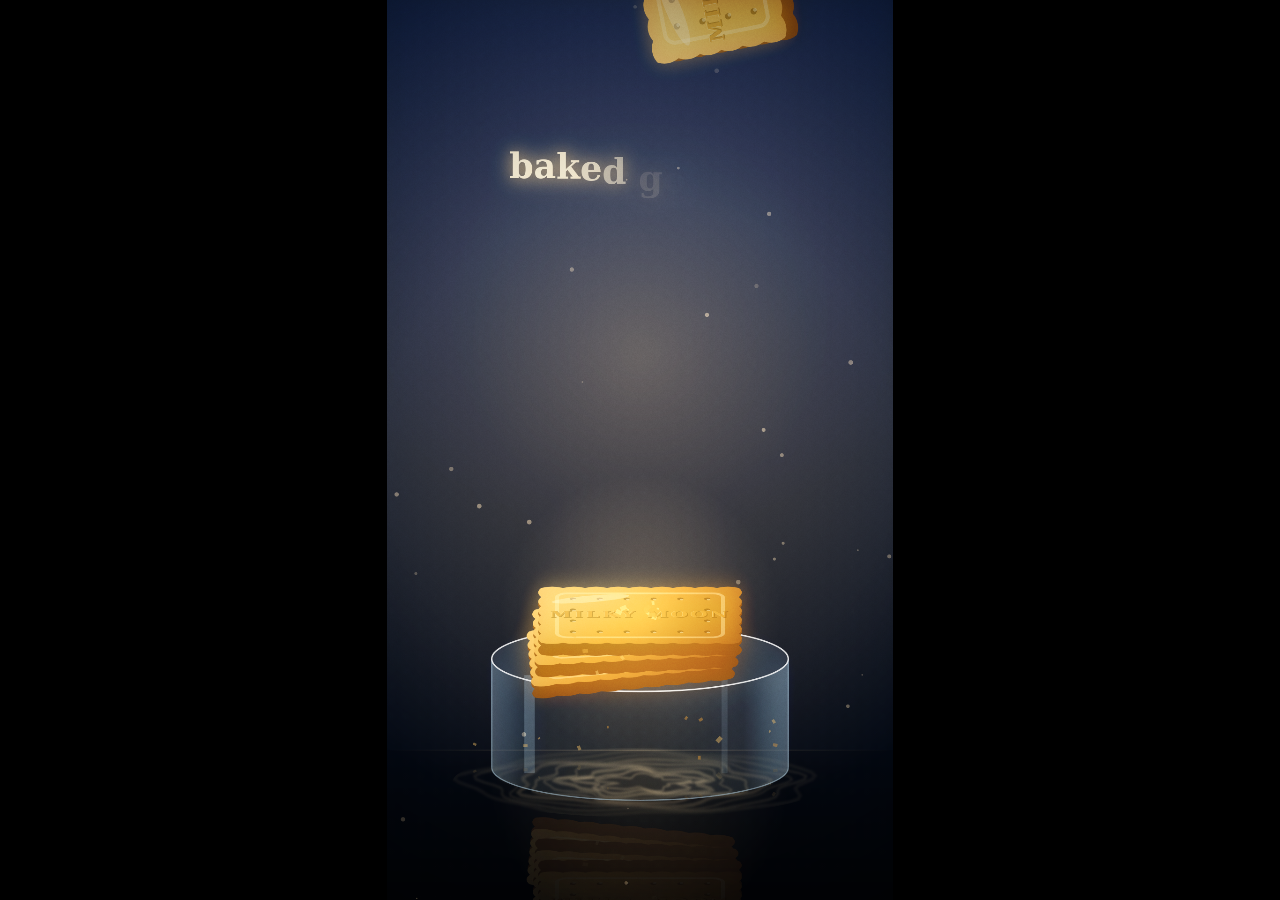
==== films/brand-ads/index.html @ 00ca4cb3 "Add four glass-studio brand ads (original brands): biscuit, lipstick, saree, jewellery Co-Authored-B" ====
<!doctype html>
<html><head><meta charset="utf-8"><title>Brand Ads</title>
<style>html,body{margin:0;background:#000;height:100%;display:grid;place-items:center}canvas{height:100vh;width:auto}</style></head>
<body><canvas id="c"></canvas>
<script src="lib.js"></script>
<script>
  // index.html?film=biscuit | lipstick | saree | jewellery
  const film = new URLSearchParams(location.search).get('film') || 'biscuit';
  const s = document.createElement('script'); s.src = film + '.js'; document.body.appendChild(s);
</script></body></html>
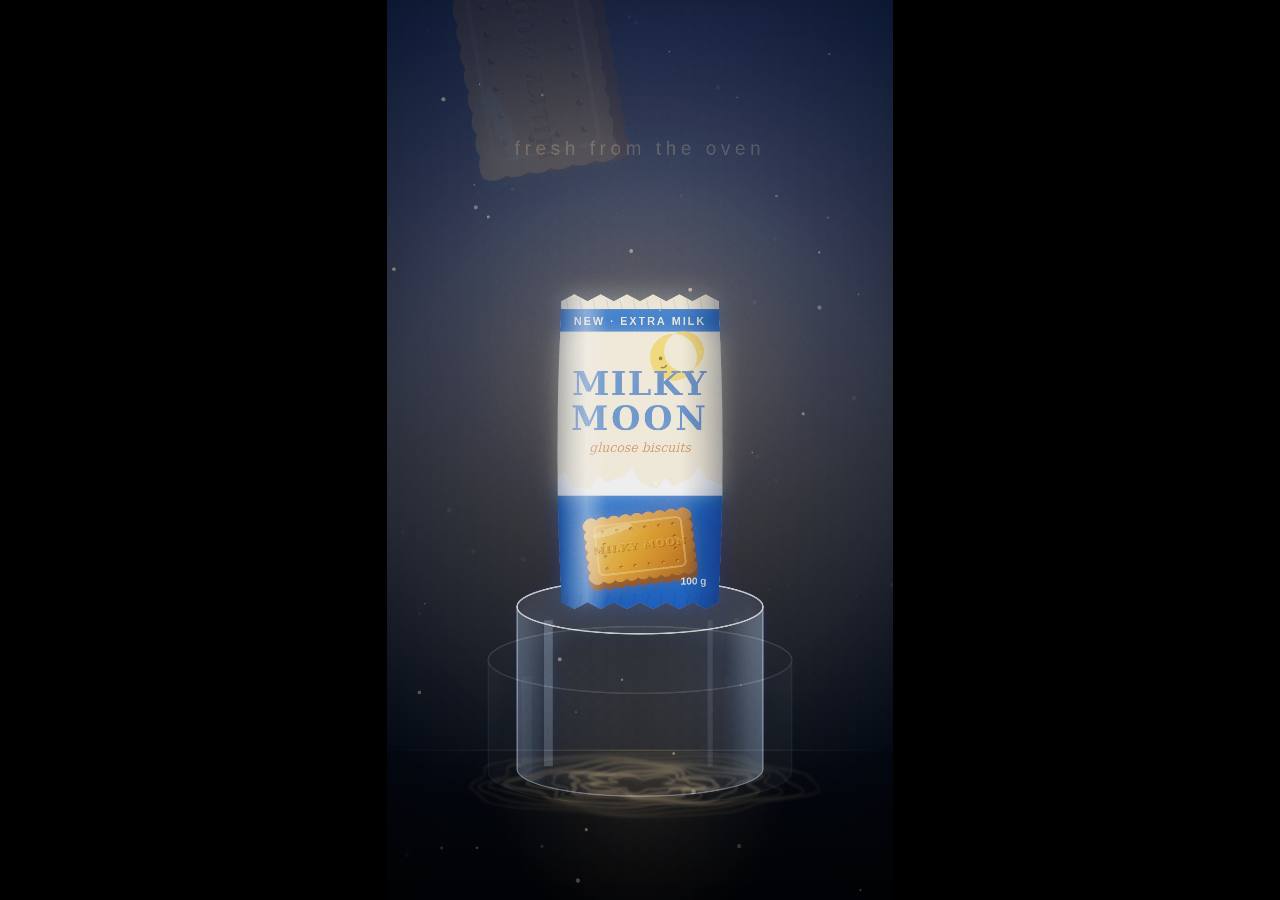
==== commit a8fc9c18: "Add ink-wash version of the Taana Baana saree ad Co-Authored-By: Claude Opus 5.5 <noreply@anthropic." ====
--- a/films/brand-ads/index.html
+++ b/films/brand-ads/index.html
@@ -1,5 +1,6 @@
 <!doctype html>
 <html><head><meta charset="utf-8"><title>Brand Ads</title>
+<link rel="stylesheet" href="fonts/fonts.css">
 <style>html,body{margin:0;background:#000;height:100%;display:grid;place-items:center}canvas{height:100vh;width:auto}</style></head>
 <body><canvas id="c"></canvas>
 <script src="lib.js"></script>
--- a/films/brand-ads/fonts/fonts.css
+++ b/films/brand-ads/fonts/fonts.css
@@ -0,0 +1,4 @@
+@font-face { font-family: 'Kalam'; src: url(kalam-devanagari-400.woff2) format('woff2'); font-weight: 400; unicode-range: U+0900-097F, U+1CD0-1CF9, U+200C-200D, U+20A8, U+20B9, U+25CC, U+A830-A839, U+A8E0-A8FF; font-display: block; }
+@font-face { font-family: 'Kalam'; src: url(kalam-devanagari-700.woff2) format('woff2'); font-weight: 700; unicode-range: U+0900-097F, U+1CD0-1CF9, U+200C-200D, U+20A8, U+20B9, U+25CC, U+A830-A839, U+A8E0-A8FF; font-display: block; }
+@font-face { font-family: 'Kalam'; src: url(kalam-latin-400.woff2) format('woff2'); font-weight: 400; unicode-range: U+0000-00FF, U+2000-206F; font-display: block; }
+@font-face { font-family: 'Kalam'; src: url(kalam-latin-700.woff2) format('woff2'); font-weight: 700; unicode-range: U+0000-00FF, U+2000-206F; font-display: block; }
